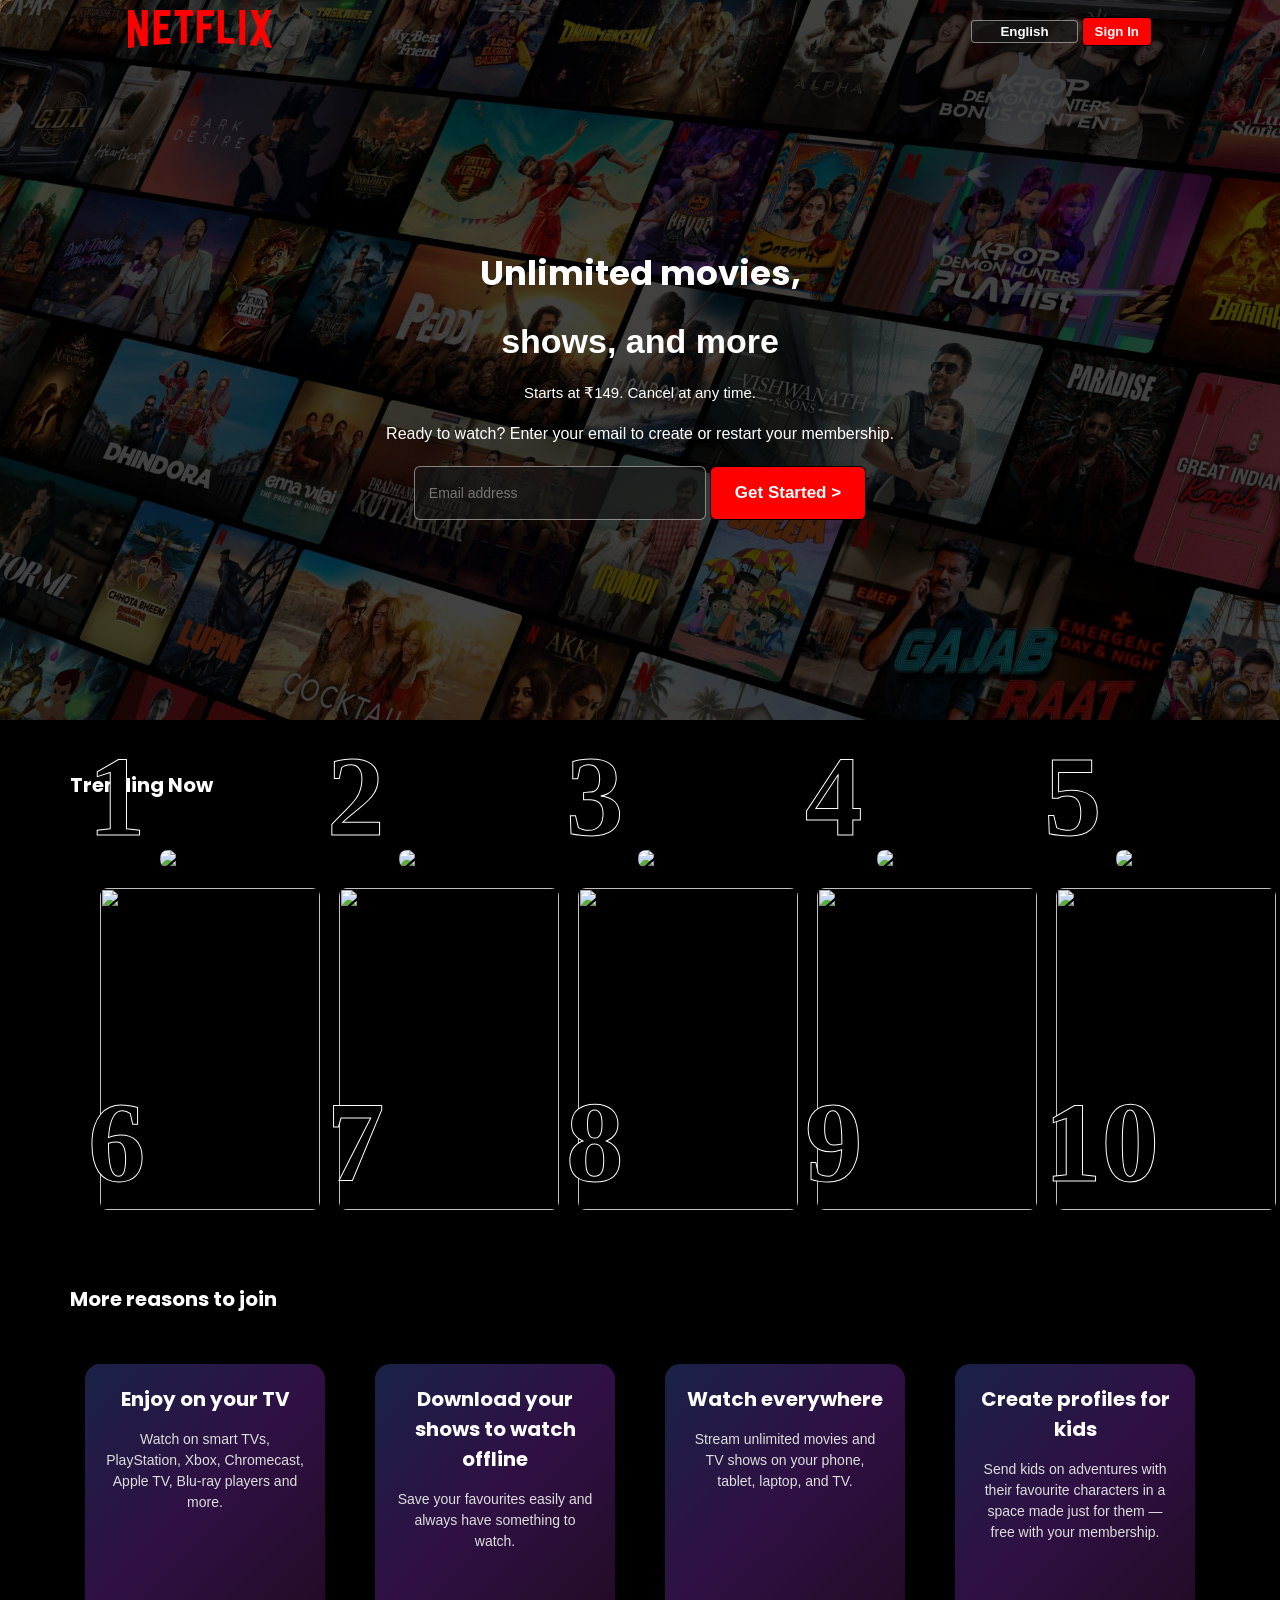
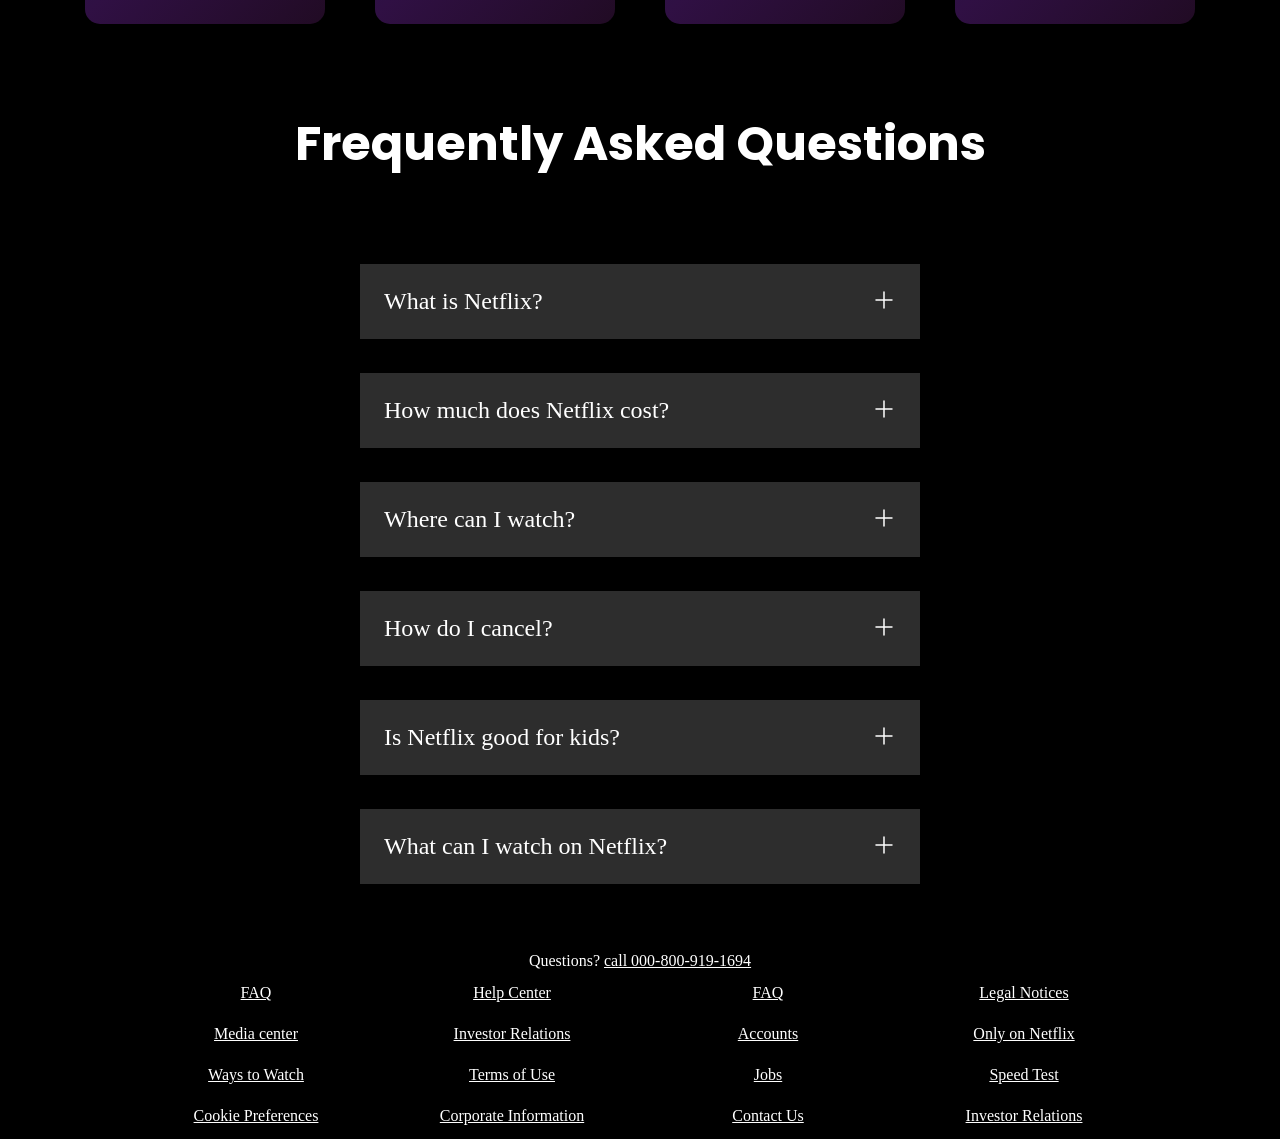
==== Project_01.html @ 7d1bede9 "Added Netflix Clone Project" ====
<!DOCTYPE html>
<html lang="en">

<head>
    <meta charset="UTF-8">
    <meta name="viewport" content="width=device-width, initial-scale=1.0">
    <title>Netflix India – Watch Shows Online, Watch Movies Online</title>
    <link rel="stylesheet" href="style.css">
</head>

<body>
    <div class="main">
        <nav>
            <span><img width="120" src="images/logo.svg" alt="Netflix logo "></span>
            <div>
                <button class="btn">English</button>
                <button class="btn btn-red-sm">Sign In</button>
            </div>

        </nav>

        <div class="box">

        </div>
        <div class="hero">
            <span>Unlimited movies,</span>
            <span> shows, and more</span>
            <span>Starts at ₹149. Cancel at any time.</span>
            <span>Ready to watch? Enter your email to create or restart your membership.</span>
            <div class="hero-buttons">
                <input type="text" placeholder="Email address">
                <button class="btn btn-red">Get Started &gt;

                </button>
            </div>
        </div>
        <div class="separation">

        </div>

    </div>
    <div>
        <h2>Trending Now </h2>
    </div>

    <section>
        <div class="first">
            <div class="secimg1">
                <div class="poster">
                    <span class="rank">1</span>
                    <img src="https://occ-0-4487-3662.1.nflxso.net/dnm/api/v6/_YyUT33Ze3kFXjMydIZFIm6ajHk/AAAABYqXetRIK5Y_xKlAuNEu3MZVT_w1F2ChhjHRsvKtCVVPa9hEtUGmZq3_E7tt415Alc4WtV_1KZuQnYTRgM5ipt6JxhgwPDTTfq8xODnqbeO7595p_3RHTz4N0zcCXTulITgv.webp?r=aa6"
                        alt="movie image">
                </div>
                <div class="poster">
                    <span class="rank">2</span>
                    <img src="https://occ-0-4487-3662.1.nflxso.net/dnm/api/v6/_YyUT33Ze3kFXjMydIZFIm6ajHk/AAAABZHnwfqphE_z6ZvQKfENixW2pkbXM14EGKgVu0f8RpJKohGGFacLjtelLGco2BcO4IGCo8rEtxkCRpskMWWCc9etJIFauuEuxUcIDqmDyCwFurmQF9hdXTKzoM1Vf938CsP1.webp?r=aa9"
                        alt="movie image">
                </div>

                <div class="poster">
                    <span class="rank">3</span>
                    <img src="https://occ-0-4487-3662.1.nflxso.net/dnm/api/v6/_YyUT33Ze3kFXjMydIZFIm6ajHk/AAAABdBm_JK_Kw0UElOUYppJsN4vwQLYjSjt_XD2mPvhwrkXSX_4qKi6rFJfK0mNjCjuWEf-rZj4t8kw33kCy_Tx8VRPb8ezJ9pweUhoywM3CQQ2OI09viLWaB-MmFz-CMDaUqi3.webp?r=c72"
                        alt="movie image">
                </div>

                <div class="poster">
                    <span class="rank">4</span>
                    <img src="https://occ-0-4487-3662.1.nflxso.net/dnm/api/v6/_YyUT33Ze3kFXjMydIZFIm6ajHk/AAAABe3fxY63IAX9AP8HmXoCF16d8mlEedOGzcUEwG3v6ciImpJNxntsKRtAARX5LMJ2_cBU9cmWgdDxRoZpA_WerZBXWA3O32H_6V8.webp?r=992"
                        alt="movie image">
                </div>

                <div class="poster">
                    <span class="rank">5</span>
                    <img src="https://occ-0-4487-3662.1.nflxso.net/dnm/api/v6/_YyUT33Ze3kFXjMydIZFIm6ajHk/AAAABS6Z6i2AXOHPJTBTIp5COCdZN92bY9RKKgU_30Zxt-gdL5JU0pOrmbGaZstzllsuauB1UHW4OGpR0bJQA6RUfyx26UMgMvupBCY.webp?r=dd2"
                        alt="movie image">
                </div>


            </div>
            <div class="second">
                <div class="secimg2">
                    <div class="poster">
                        <img src="https://occ-0-4487-3662.1.nflxso.net/dnm/api/v6/_YyUT33Ze3kFXjMydIZFIm6ajHk/AAAABSD6qi_qtMcua5XsILc4GoVGY08oHPHy9HE94BeA8KN6Qv1b6_WE1_NbTLWYdL1fBEVOXOxL3NmR0steUKCZGb5zObGA23aWGVs.webp?r=388"
                            alt="">
                        <span class="rank">6</span>
                    </div>

                    <div class="poster">
                        <img src="https://occ-0-4487-3662.1.nflxso.net/dnm/api/v6/_YyUT33Ze3kFXjMydIZFIm6ajHk/AAAABZ0iJA9jmbacgYS-dMZdzgK6X2578Ufkfn7CtCKwEQMkkuUmtavsOyVPHJEUuM5BDX9jkCxeOKgyRnro8Y0GVfqHo_dGACXd098.webp?r=655"
                            alt="">
                        <span class="rank">7</span>
                    </div>

                    <div class="poster">
                        <img src="https://occ-0-4487-3662.1.nflxso.net/dnm/api/v6/_YyUT33Ze3kFXjMydIZFIm6ajHk/AAAABfkfzxoNRUrAasNcAz0XvNCAiCt-2w5M6o-td9NWkj_2Us9t3y2yGzhG4lx4U3jkK0xb0au62tX0Fm-1PBdvrH51-jWzQZk_KrA.webp?r=4d1"
                            alt="">
                        <span class="rank">8</span>
                    </div>

                    <div class="poster">
                        <img src="https://occ-0-4487-3662.1.nflxso.net/dnm/api/v6/_YyUT33Ze3kFXjMydIZFIm6ajHk/AAAABTcmHkWV1teHHo1pDTMKec570uKFhGe1Q641J21suhWwoVbcf_mK88WG-P0sxHZvib8Z5YmzluZUflcyLZQHNsu60ogMEbAHUfQ.webp?r=0a1"
                            alt="">
                        <span class="rank">9</span>
                    </div>

                    <div class="poster">
                        <img src="https://occ-0-4487-3662.1.nflxso.net/dnm/api/v6/_YyUT33Ze3kFXjMydIZFIm6ajHk/AAAABaXteYs981Jor7WthQaIZQzzioUHGMoULQWEVFZa8cwB5qDEEatD8Masb1nPiA4GjzuyYXN8I8v5wtDUvLpoXYuArj7pLuw68fY.webp?r=8fb"
                            alt="">
                        <span class="rank">10</span>
                    </div>

                </div>
            </div>
        </div>
    </section>
    <div>
        <h2>More reasons to join </h2>
    </div>
    <section>
        <div class="reasons">
            <div class="container">
                <div class="box box1">
                    <h3>Enjoy on your TV</h3>
                    <span>Watch on smart TVs, PlayStation, Xbox, Chromecast, Apple TV, Blu-ray players and more.</span>
                </div>
                <div class="box box2">
                    <h3>Download your shows to watch offline</h3>
                    <span>Save your favourites easily and always have something to watch.</span>
                </div>
                <div class="box box3">
                    <h3>Watch everywhere</h3>
                    <span>Stream unlimited movies and TV shows on your phone, tablet, laptop, and TV.</span>
                </div>
                <div class="box box4">
                    <h3>Create profiles for kids</h3>
                    <span>Send kids on adventures with their favourite characters in a space made just for them — free
                        with
                        your membership.</span>

                </div>
            </div>
        </div>

    </section>
    <div class="separation"></div>

    <section class="faq">
        <h2>Frequently Asked Questions</h2>
        <div class="faqbox">
            <span>What is Netflix?</span>
            <svg xmlns="http://www.w3.org/2000/svg" viewBox="0 0 24 24" width="24" height="24" color="currentColor"
                fill="none" stroke="currentColor" stroke-width="1.5" stroke-linecap="round" stroke-linejoin="round">
                <path d="M11.9922 4.00012V20.0001M19.9922 12.0001H3.99222"></path>
            </svg>

        </div>
        <div class="faqbox">
            <span>How much does Netflix cost?</span>
            <svg xmlns="http://www.w3.org/2000/svg" viewBox="0 0 24 24" width="24" height="24" color="currentColor"
                fill="none" stroke="currentColor" stroke-width="1.5" stroke-linecap="round" stroke-linejoin="round">
                <path d="M11.9922 4.00012V20.0001M19.9922 12.0001H3.99222"></path>
            </svg>

        </div>
        <div class="faqbox">
            <span>Where can I watch? </span>
            <svg xmlns="http://www.w3.org/2000/svg" viewBox="0 0 24 24" width="24" height="24" color="currentColor"
                fill="none" stroke="currentColor" stroke-width="1.5" stroke-linecap="round" stroke-linejoin="round">
                <path d="M11.9922 4.00012V20.0001M19.9922 12.0001H3.99222"></path>
            </svg>

        </div>
        <div class="faqbox">
            <span>How do I cancel?</span>
            <svg xmlns="http://www.w3.org/2000/svg" viewBox="0 0 24 24" width="24" height="24" color="currentColor"
                fill="none" stroke="currentColor" stroke-width="1.5" stroke-linecap="round" stroke-linejoin="round">
                <path d="M11.9922 4.00012V20.0001M19.9922 12.0001H3.99222"></path>
            </svg>

        </div>
        <div class="faqbox">
            <span>Is Netflix good for kids?</span>
            <svg xmlns="http://www.w3.org/2000/svg" viewBox="0 0 24 24" width="24" height="24" color="currentColor"
                fill="none" stroke="currentColor" stroke-width="1.5" stroke-linecap="round" stroke-linejoin="round">
                <path d="M11.9922 4.00012V20.0001M19.9922 12.0001H3.99222"></path>
            </svg>

        </div>
        <div class="faqbox">
            <span>What can I watch on Netflix?</span>
            <svg xmlns="http://www.w3.org/2000/svg" viewBox="0 0 24 24" width="24" height="24" color="currentColor"
                fill="none" stroke="currentColor" stroke-width="1.5" stroke-linecap="round" stroke-linejoin="round">
                <path d="M11.9922 4.00012V20.0001M19.9922 12.0001H3.99222"></path>
            </svg>

        </div>

    </section>
    <div class="separation"></div>
<div class="questions">
            Questions? <u>call 000-800-919-1694</u>
        </div>
    <footer>
        
        <div class="footer">

            <div class="footer-item">
                <a href="faq">FAQ</a>
                <a href="faq">Media center</a>
                <a href="faq">Ways to Watch</a>
                <a href="faq">Cookie Preferences</a>
                

            </div>
            <div class="footer-item">
                <a href="faq">Help Center</a>
                <a href="faq">Investor Relations</a>
                <a href="faq">Terms of Use</a>
                <a href="faq">Corporate Information</a>
                

            </div>
            <div class="footer-item">
                <a href="faq">FAQ</a>
                <a href="faq">Accounts</a>
                <a href="faq">Jobs</a>
                <a href="faq">Contact Us</a>
                
            </div>
            <div class="footer-item">
                <a href="faq">Legal Notices</a>
                <a href="faq">Only on Netflix</a>
                <a href="faq">Speed Test</a>
                <a href="faq">Investor Relations</a>
                

            </div>
        </div>
    </footer>

</body>

</html>
---- style.css ----
@import url('https://fonts.googleapis.com/css2?family=Poppins:wght@700&display=swap');

* {
    margin: 0;
    padding: 0;
    /* font-family: 'Poppins', sans-serif; */
}

body {
    background-color: black;
    text-align: center;
}

.main {
    background-image: url("images/Bg_img.jpg");
    background-size: max(1200px, 100vw);
    background-position: center center;
    background-repeat: no-repeat;
    height: 80vh;
    position: relative;

}

.main .box {
    height: 80vh;
    width: 100%;
    opacity: 0.65;
    background-color: black;
    position: absolute;
    top: 0;
    margin-left: 0;


}

nav {
    max-width: 80vw;
    margin: auto;
    /* This auto here takes takes the whole thing to the middle area of the nav .  */
    justify-content: space-between;
    /* take the left and right content to to their extreme most postion and have in between space . */

    display: flex;
    align-items: center;
    height: 62px;
}

nav img {
    color: red;
    width: 144px;
    position: relative;
    z-index: 10;
}

nav button {
    position: relative;
    z-index: 10;
}

.hero {
    font-family: 'Martel Sans', sans-serif;
    height: 89.50%;
    display: flex;
    align-items: center;
    justify-content: center;
    flex-direction: column;
    color: white;
    position: relative;
    /* z-index: 10; */
    gap: 23px;
    padding: 0 30px;

}

.hero> :nth-child(1) {

    font-size: 34px;
    font-family: 'Poppins', sans-serif;
    font-weight: bolder;
    text-align: center;
}

.hero> :nth-child(2) {
    font-size: 34px;
    font-weight: 700;
    text-align: center;
}

.hero> :nth-child(3) {
    font-size: 15px;
    /* font-weight: 700; */
    text-align: center;
}

.separation {
    margin-top: 4.5px;
    height: 7px;
    background-color: rgb(81, 81, 81);
    display: inline;

}

.btn {
    padding: 3px 28px;
    /* from top bottom 3px and left right 8px */
    font-weight: 600;
    color: white;
    border-radius: 4px;
    background-color: rgba(23, 23, 23, 0.7);
    border: 1px solid rgba(247, 240, 240, 0.5);

}

.btn-red {
    background-color: red;
    color: white;
    padding: 16px 24px;
    font-size: 17px;
    border-radius: 6px;
    border: 1px solid black;
    cursor: pointer;

}

.btn-red-sm {
    background-color: red;
    border-radius: 4px;
    padding: 6px 12px;
    color: white;
    border: 1px solid black;
    cursor: pointer;

}

.hero-buttons {
    display: flex;
    flex-wrap: wrap;
    gap: 4px;
    /* align-items: center;
    justify-content: center; */

}

.main input {
    padding: 7px 101px 8px 14px;
    color: white;
    font-size: 14px;
    border-radius: 6px;
    background-color: rgba(23, 23, 23, 0.7);
    border: 1px solid rgba(247, 240, 240, 0.5);
}

h2 {
    font-family: 'Poppins', sans-serif;
    color: white;
    text-align: left;
    padding: 50px 70px;
    margin: auto;
    font-weight: bolder;
    font-size: 20px;
}

.secimg1 {
    display: grid;
    display: flex;
    flex-wrap: wrap;
    /* margin: auto; */
    padding: 0 0 20px 100px;
    gap: 19px;

}

.secimg1 img {
    width: 220px;
    height: 322px;
    border-radius: 8px;
    object-fit: cover;
    /* display: block; */
}

.secimg2 {

    display: flex;
    flex-wrap: wrap;
    margin: auto;
    padding: 0 0 20px 100px;
    gap: 19px;
}

.secimg2 img {
    width: 220px;
    height: 322px;
    border-radius: 8px;
    object-fit: cover;
    /* display: block; */
}

.poster {
    position: relative;
    flex:1 1 180px;
    max-width: 220px;
    /* display: block; */
    transition: transform 0.4s ease;
    cursor: pointer;
}

.poster:hover {
    transform: scale(1.05);
    z-index: 10;

}


.rank {
    position: absolute;
    bottom: 5px;
    left: -12px;
    font-size: 115px;
    font-weight: bold;
    color: black;
    -webkit-text-stroke: 1px white;
    /* paint-order: stroke fill; */
    z-index: 2;
}

.container {
    display: flex;
    flex-wrap: wrap;
    gap: 50px;
    width: 100%;
    justify-content: center;

}

.box {
    /* margin-right: 50px; */
    width: 200px;
    height: 220px;
    padding: 20px;
    border-radius: 15px;

}

.reasons .box {
    background: linear-gradient(135deg, #192247, #301044, #210b24);
}

.box h3 {
    font-size: 20px;
    margin-bottom: 15px;
    color: white;
    font-weight: bold;
    font-family: 'poppins';
}

.box span {

    font-family: 'Martel Sans', sans-serif;
    font-size: 14px;
    line-height: 1.5;
    color: #ddd;
}

.faq h2 {
    text-align: center;
    font-size: 48px;
}

.faq {
    background: black;
    color: white;
    padding: 34px;
}

.faqbox {
    font-size: 24px;
    justify-content: space-between;
    display: flex;
    background-color: #2d2d2d;
    padding: 24px;
    max-width: 40vw;
    margin: 34px auto;
    cursor: pointer;
}

.faq :hover {
    background-color: rgb(81, 79, 79);
}

footer {
    color: white;
    max-width: 80vw;
    margin: auto;
    padding: 14px;
}
.footer {
    display: grid;
    grid-template-columns: 1fr 1fr 1fr 1fr;
    color: white;
}
.footer a{
    /* text-decoration: none; */
    color: white;
    font-size: 16px;
}
 .questions{
    /* padding: 34px 0; */
    margin-left: 0;
    color: white;
}

.footer-item {
    display: flex;
    flex-direction: column;
    gap: 23px;
}
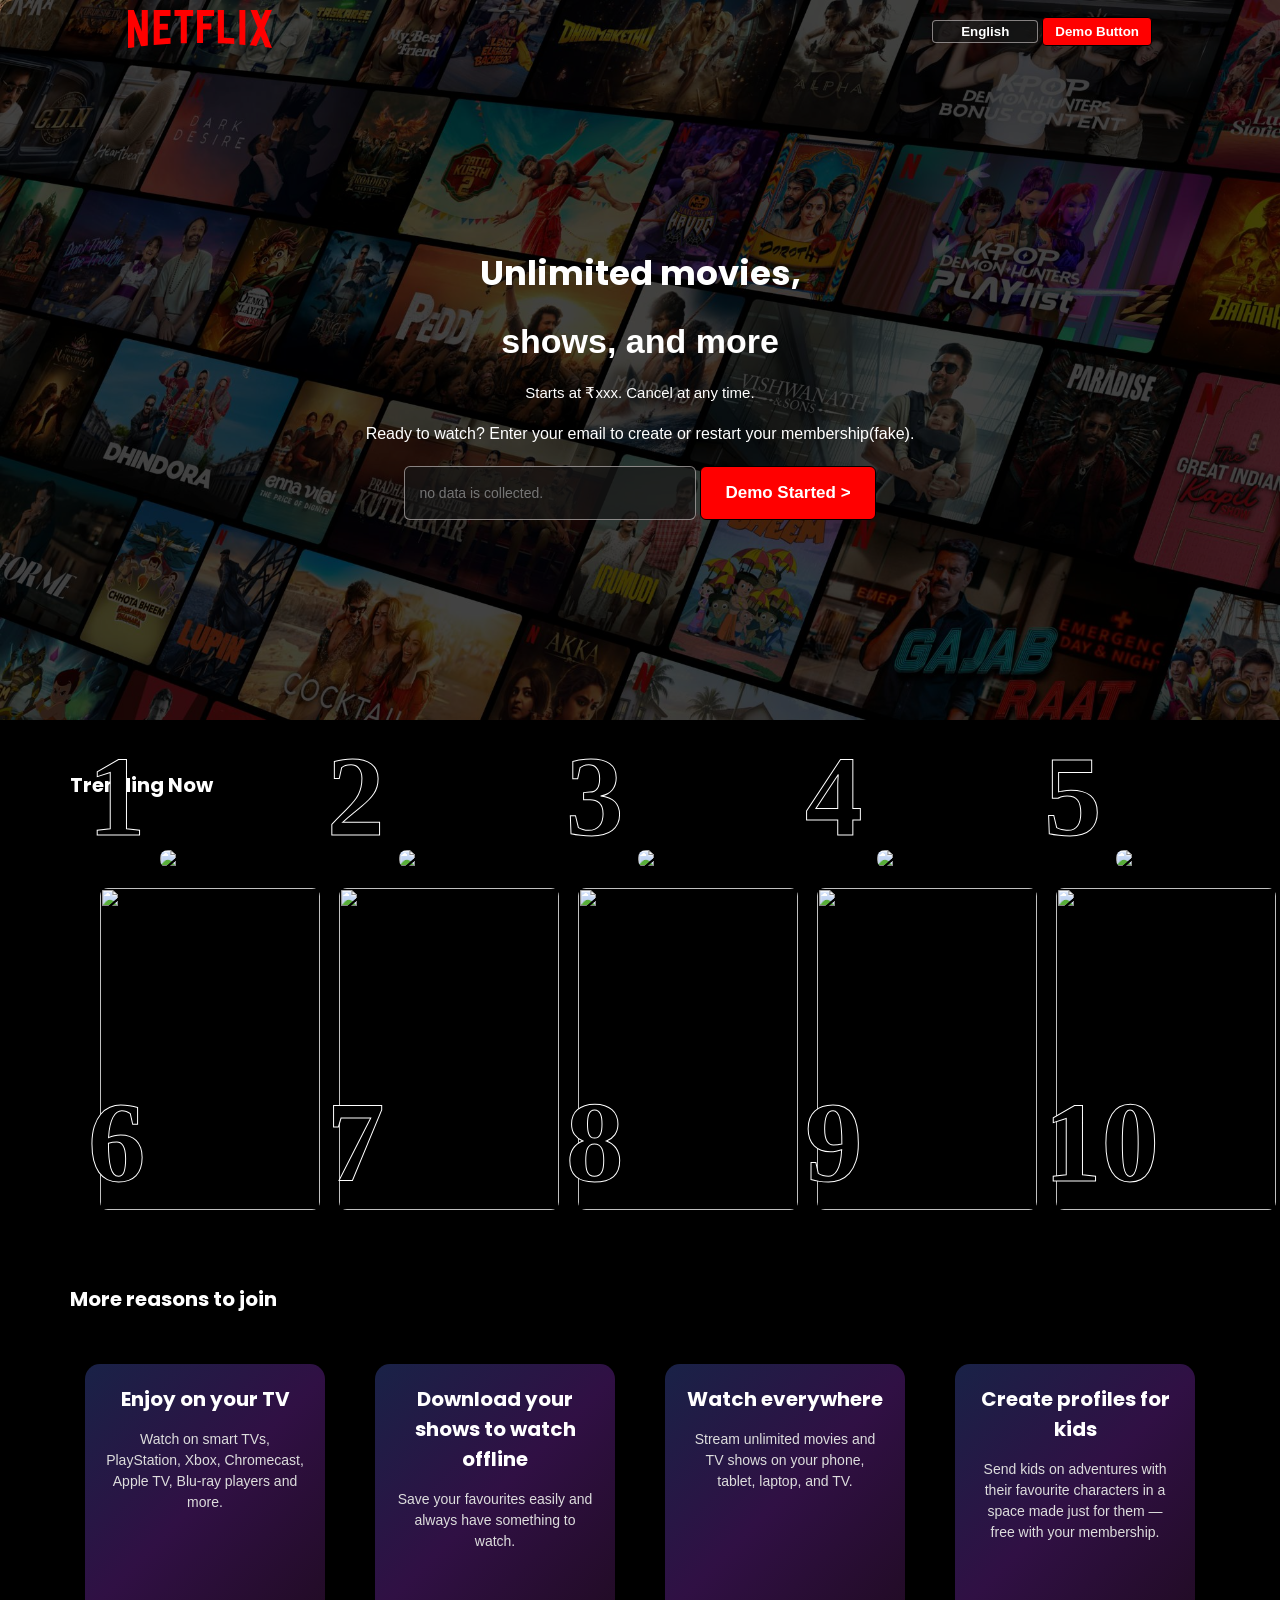
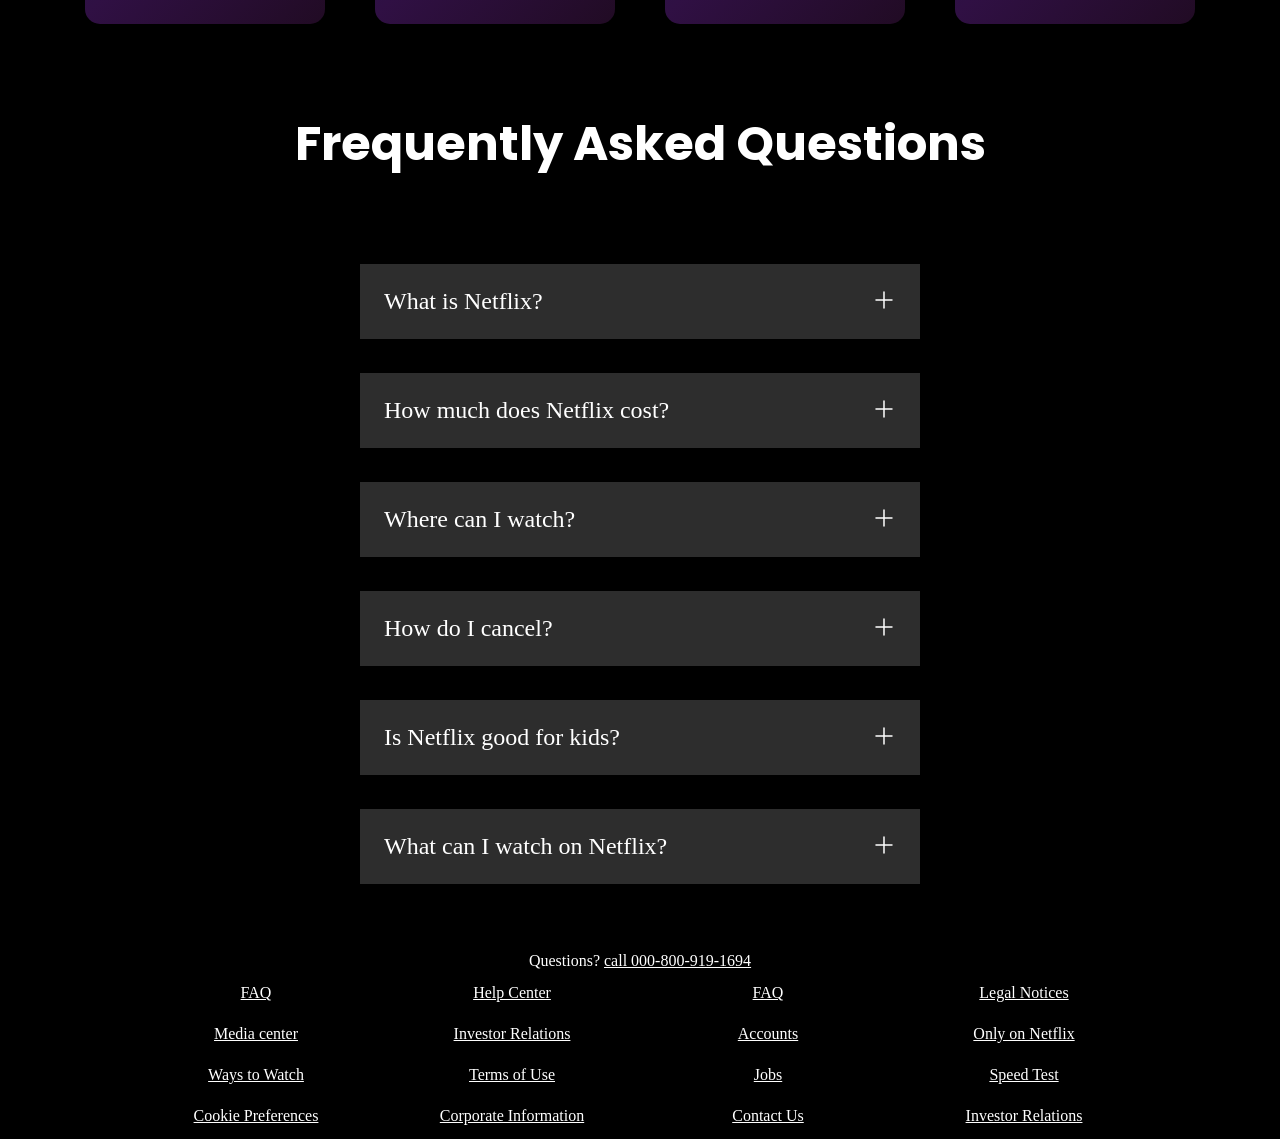
==== commit 8ef4ad9a: "some changes made" ====
--- a/Project_01.html
+++ b/Project_01.html
@@ -4,7 +4,7 @@
 <head>
     <meta charset="UTF-8">
     <meta name="viewport" content="width=device-width, initial-scale=1.0">
-    <title>Netflix India – Watch Shows Online, Watch Movies Online</title>
+    <title>Netflix UI Clone - HTML & CSS Practice</title>
     <link rel="stylesheet" href="style.css">
 </head>
 
@@ -14,7 +14,7 @@
             <span><img width="120" src="images/logo.svg" alt="Netflix logo "></span>
             <div>
                 <button class="btn">English</button>
-                <button class="btn btn-red-sm">Sign In</button>
+                <button class="btn btn-red-sm">Demo Button</button>
             </div>
 
         </nav>
@@ -25,11 +25,11 @@
         <div class="hero">
             <span>Unlimited movies,</span>
             <span> shows, and more</span>
-            <span>Starts at ₹149. Cancel at any time.</span>
-            <span>Ready to watch? Enter your email to create or restart your membership.</span>
+            <span>Starts at ₹xxx. Cancel at any time.</span>
+            <span>Ready to watch? Enter your email to create or restart your membership(fake).</span>
             <div class="hero-buttons">
-                <input type="text" placeholder="Email address">
-                <button class="btn btn-red">Get Started &gt;
+                <input type="text" placeholder="no data is collected.">
+                <button class="btn btn-red">Demo Started &gt;
 
                 </button>
             </div>
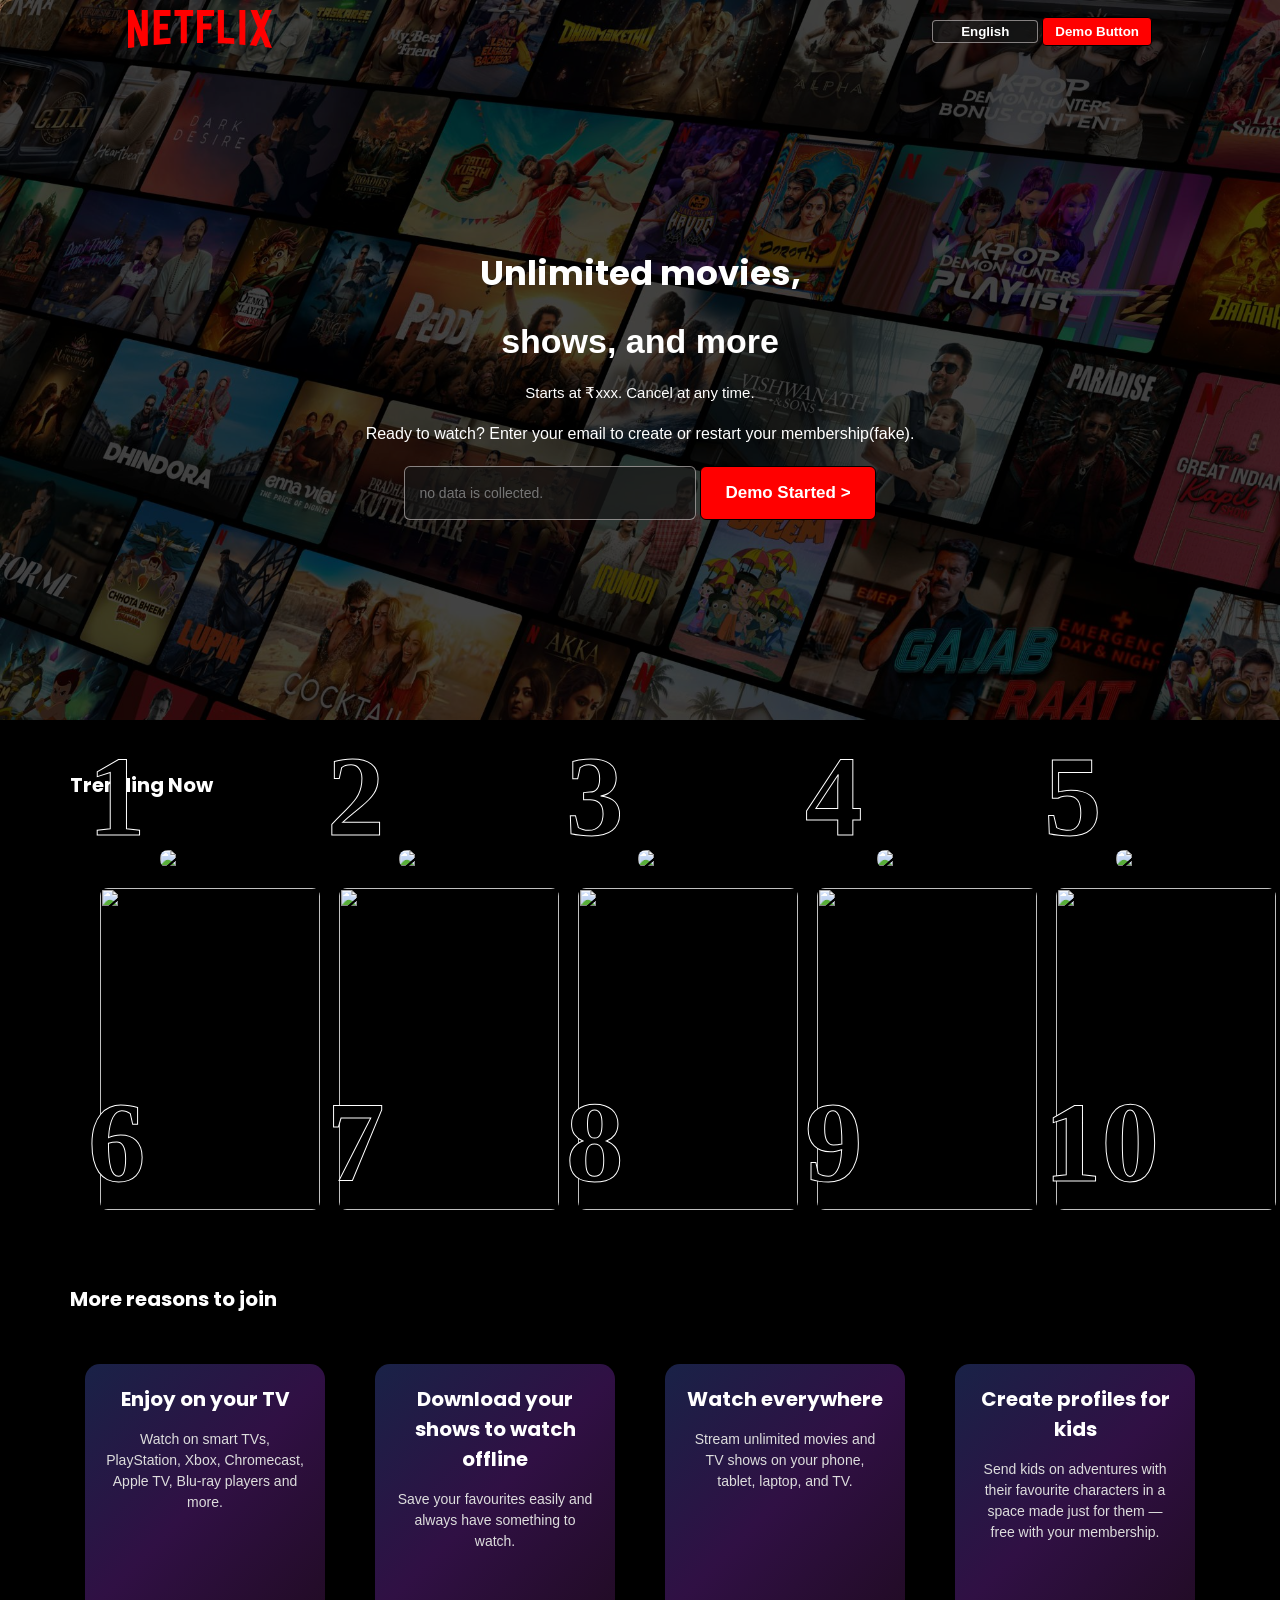
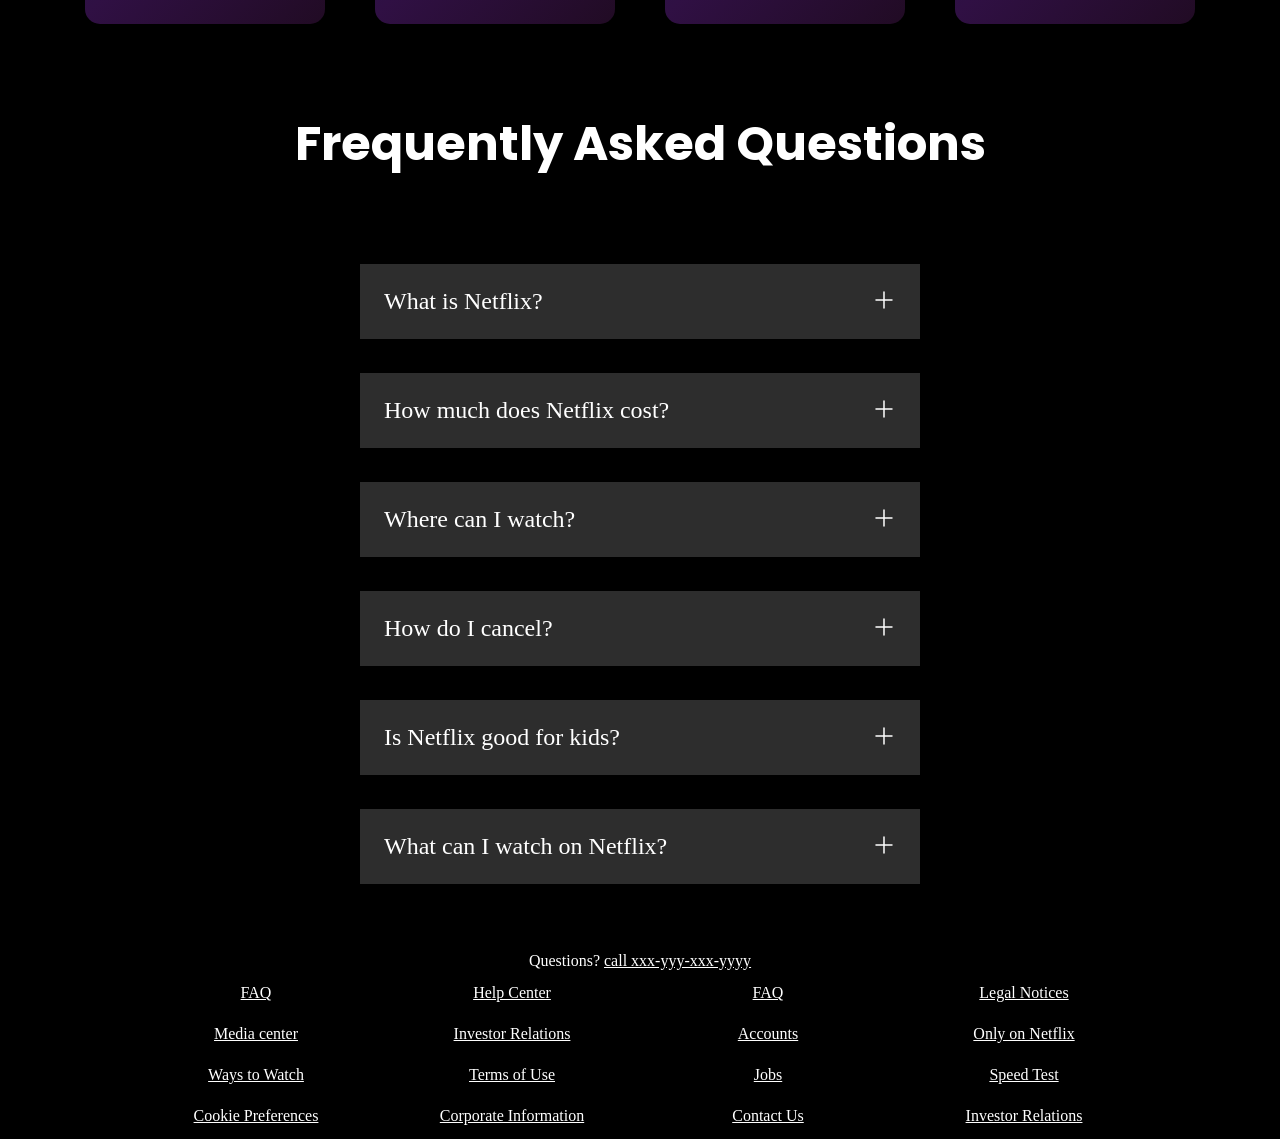
==== commit f1550049: "number changed to alphabets" ====
--- a/Project_01.html
+++ b/Project_01.html
@@ -198,7 +198,7 @@
     </section>
     <div class="separation"></div>
 <div class="questions">
-            Questions? <u>call 000-800-919-1694</u>
+            Questions? <u>call xxx-yyy-xxx-yyyy</u>
         </div>
     <footer>
         
